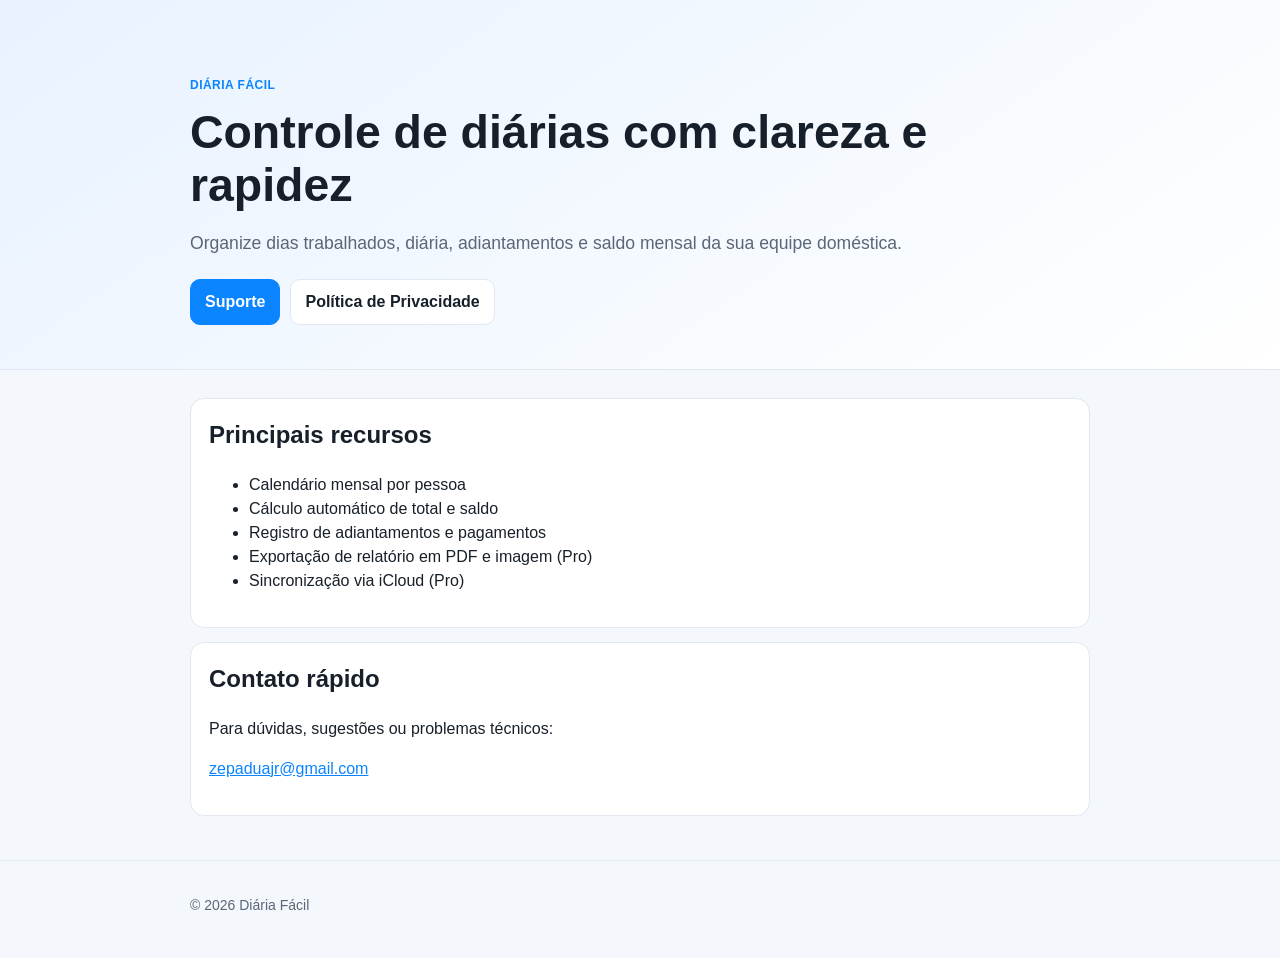
==== docs/index.html @ 4e8ab4d0 "Add free website for support and privacy pages" ====
<!doctype html>
<html lang="pt-BR">
<head>
  <meta charset="utf-8">
  <meta name="viewport" content="width=device-width, initial-scale=1">
  <title>Diária Fácil</title>
  <meta name="description" content="Controle diárias, pagamentos, saldo mensal, exportação de relatório e sincronização entre dispositivos.">
  <link rel="stylesheet" href="./styles.css">
</head>
<body>
  <header class="hero">
    <div class="container">
      <p class="eyebrow">Diária Fácil</p>
      <h1>Controle de diárias com clareza e rapidez</h1>
      <p class="lead">
        Organize dias trabalhados, diária, adiantamentos e saldo mensal da sua equipe doméstica.
      </p>
      <div class="hero-actions">
        <a class="button primary" href="./support.html">Suporte</a>
        <a class="button" href="./privacy.html">Política de Privacidade</a>
      </div>
    </div>
  </header>

  <main class="container main-content">
    <section class="card">
      <h2>Principais recursos</h2>
      <ul>
        <li>Calendário mensal por pessoa</li>
        <li>Cálculo automático de total e saldo</li>
        <li>Registro de adiantamentos e pagamentos</li>
        <li>Exportação de relatório em PDF e imagem (Pro)</li>
        <li>Sincronização via iCloud (Pro)</li>
      </ul>
    </section>

    <section class="card">
      <h2>Contato rápido</h2>
      <p>Para dúvidas, sugestões ou problemas técnicos:</p>
      <p><a href="mailto:zepaduajr@gmail.com">zepaduajr@gmail.com</a></p>
    </section>
  </main>

  <footer class="footer">
    <div class="container">
      <p>© 2026 Diária Fácil</p>
    </div>
  </footer>
</body>
</html>
---- docs/styles.css ----
:root {
  --bg: #f4f7fb;
  --surface: #ffffff;
  --text: #17202a;
  --muted: #5b6777;
  --primary: #0a84ff;
  --border: #e1e8f0;
}

* {
  box-sizing: border-box;
}

body {
  margin: 0;
  font-family: -apple-system, BlinkMacSystemFont, "Segoe UI", Roboto, Helvetica, Arial, sans-serif;
  background: var(--bg);
  color: var(--text);
  line-height: 1.5;
}

.container {
  width: min(900px, 92vw);
  margin: 0 auto;
}

.hero {
  background: linear-gradient(145deg, #e8f2ff, #ffffff);
  border-bottom: 1px solid var(--border);
  padding: 64px 0 44px;
}

.eyebrow {
  color: var(--primary);
  font-weight: 700;
  letter-spacing: 0.04em;
  text-transform: uppercase;
  font-size: 12px;
}

h1 {
  margin: 8px 0 12px;
  font-size: clamp(2rem, 4vw, 2.9rem);
  line-height: 1.15;
}

h2 {
  margin-top: 0;
}

h3 {
  margin-bottom: 6px;
}

.lead {
  font-size: 1.1rem;
  color: var(--muted);
  max-width: 720px;
}

.hero-actions {
  display: flex;
  flex-wrap: wrap;
  gap: 10px;
  margin-top: 22px;
}

.button {
  display: inline-block;
  border: 1px solid var(--border);
  border-radius: 10px;
  padding: 10px 14px;
  text-decoration: none;
  color: var(--text);
  background: var(--surface);
  font-weight: 600;
}

.button.primary {
  background: var(--primary);
  border-color: var(--primary);
  color: #fff;
}

.main-content,
.page {
  padding: 28px 0 44px;
  display: grid;
  gap: 14px;
}

.card {
  background: var(--surface);
  border: 1px solid var(--border);
  border-radius: 14px;
  padding: 18px;
}

a {
  color: var(--primary);
}

.back-link {
  text-decoration: none;
  display: inline-block;
  margin-bottom: 2px;
}

.footer {
  border-top: 1px solid var(--border);
  padding: 20px 0 28px;
  color: var(--muted);
  font-size: 14px;
}
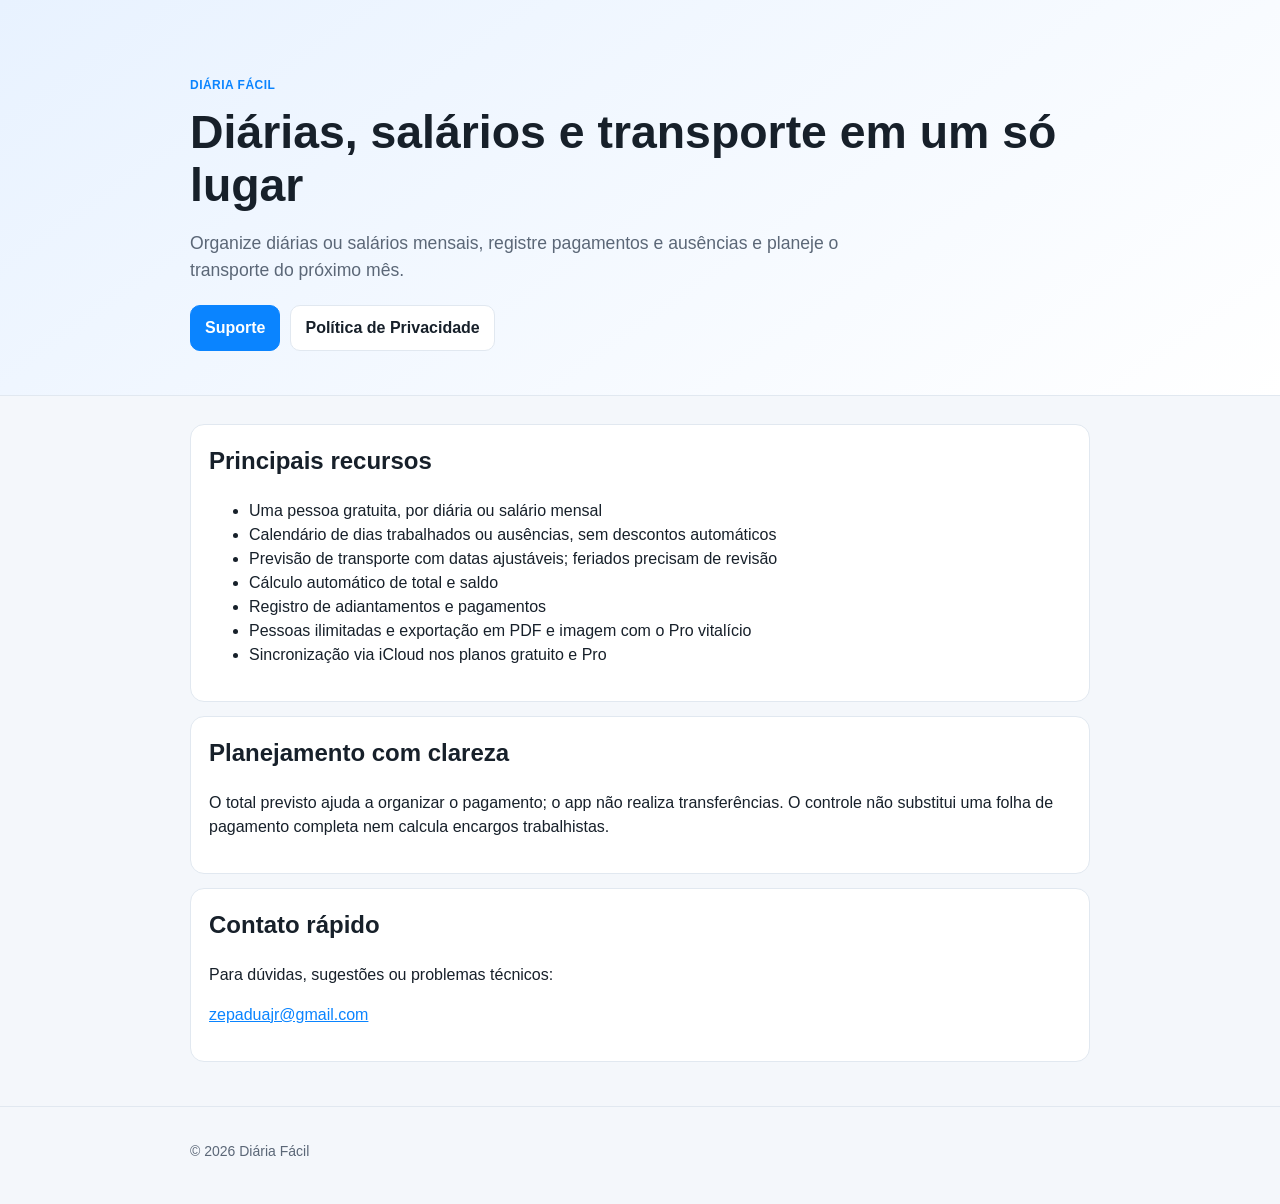
==== commit ecc9755e: "Update privacy and support for monthly salary and transport Refresh public pages for Diária Fácil 1." ====
--- a/docs/index.html
+++ b/docs/index.html
@@ -4,16 +4,16 @@
   <meta charset="utf-8">
   <meta name="viewport" content="width=device-width, initial-scale=1">
   <title>Diária Fácil</title>
-  <meta name="description" content="Controle diárias, pagamentos, saldo mensal, exportação de relatório e sincronização entre dispositivos.">
+  <meta name="description" content="Organize diárias ou salários mensais, pagamentos, ausências e a previsão de transporte.">
   <link rel="stylesheet" href="./styles.css">
 </head>
 <body>
   <header class="hero">
     <div class="container">
       <p class="eyebrow">Diária Fácil</p>
-      <h1>Controle de diárias com clareza e rapidez</h1>
+      <h1>Diárias, salários e transporte em um só lugar</h1>
       <p class="lead">
-        Organize dias trabalhados, diária, adiantamentos e saldo mensal da sua equipe doméstica.
+        Organize diárias ou salários mensais, registre pagamentos e ausências e planeje o transporte do próximo mês.
       </p>
       <div class="hero-actions">
         <a class="button primary" href="./support.html">Suporte</a>
@@ -26,14 +26,21 @@
     <section class="card">
       <h2>Principais recursos</h2>
       <ul>
-        <li>Calendário mensal por pessoa</li>
+        <li>Uma pessoa gratuita, por diária ou salário mensal</li>
+        <li>Calendário de dias trabalhados ou ausências, sem descontos automáticos</li>
+        <li>Previsão de transporte com datas ajustáveis; feriados precisam de revisão</li>
         <li>Cálculo automático de total e saldo</li>
         <li>Registro de adiantamentos e pagamentos</li>
-        <li>Exportação de relatório em PDF e imagem (Pro)</li>
-        <li>Sincronização via iCloud (Pro)</li>
+        <li>Pessoas ilimitadas e exportação em PDF e imagem com o Pro vitalício</li>
+        <li>Sincronização via iCloud nos planos gratuito e Pro</li>
       </ul>
     </section>
 
+    <section class="card">
+      <h2>Planejamento com clareza</h2>
+      <p>O total previsto ajuda a organizar o pagamento; o app não realiza transferências.
+      O controle não substitui uma folha de pagamento completa nem calcula encargos trabalhistas.</p>
+    </section>
     <section class="card">
       <h2>Contato rápido</h2>
       <p>Para dúvidas, sugestões ou problemas técnicos:</p>
